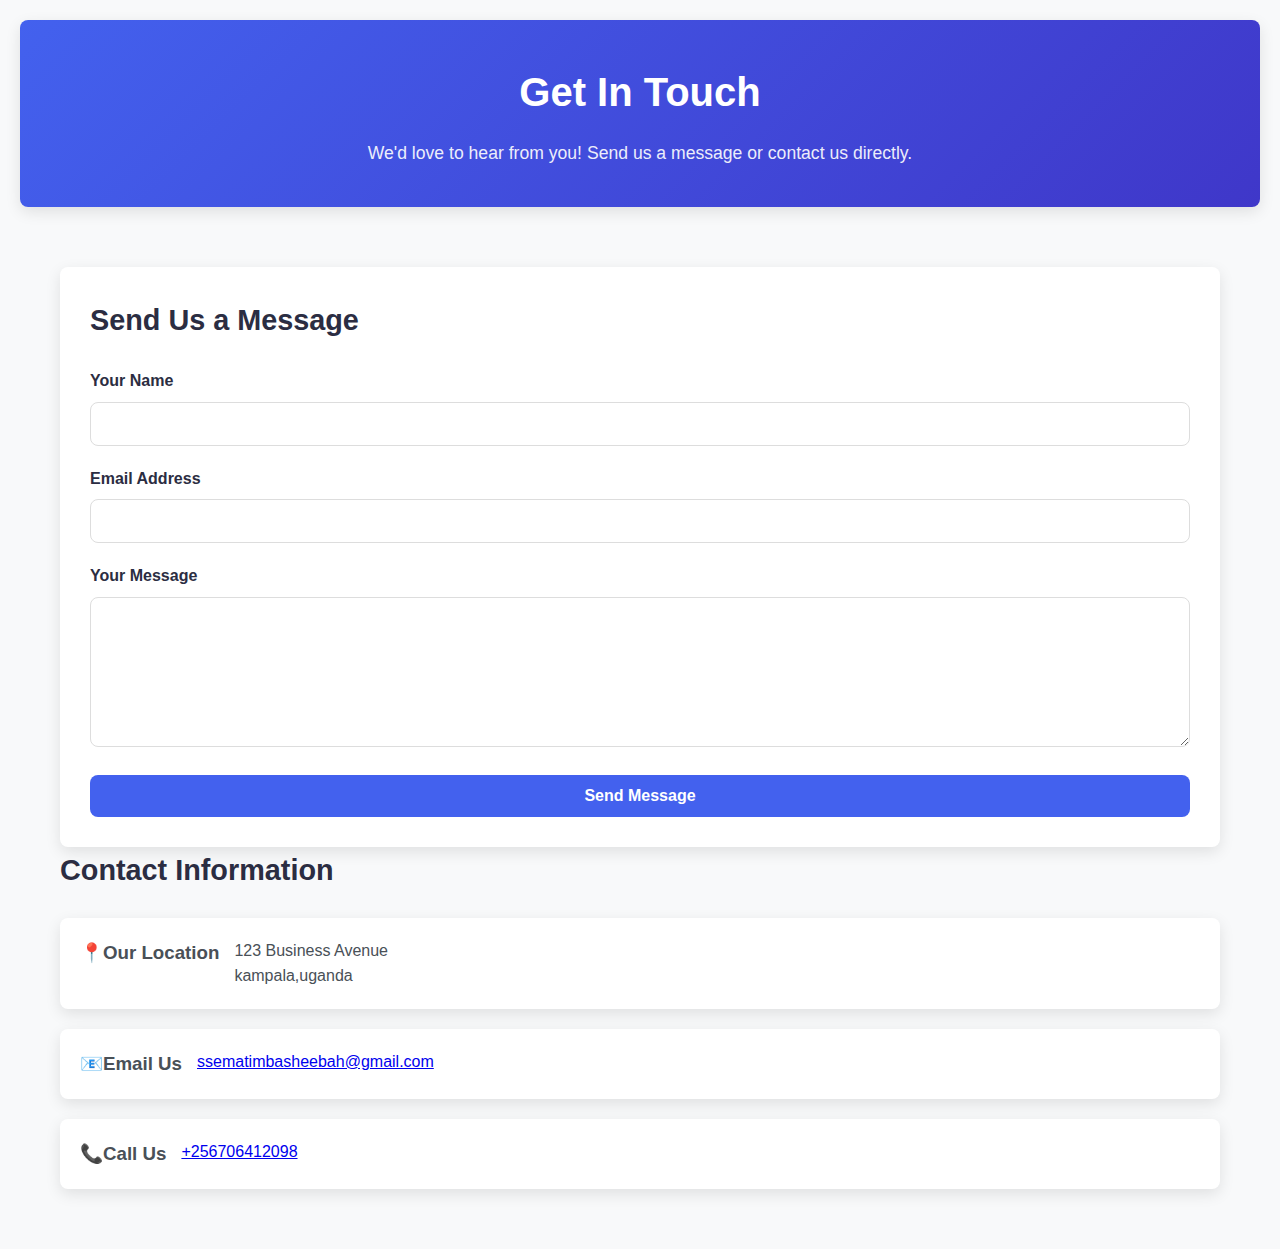
==== contact.html @ 40ffaedf "BY SSEMATIMBA SHIBAH" ====
<!DOCTYPE html>
<html lang="en">
<head>
    <meta charset="UTF-8">
    <meta name="viewport" content="width=device-width, initial-scale=1.0">
    <title>Contact Us</title>
    <link href="https://fonts.googleapis.com/css2?family=Poppins:wght@400;500;600;700&display=swap" rel="stylesheet">
    <link rel="stylesheet" href="contactstyle.css">
</head>
<body>
    <div class="contact-page">
        <!-- Header -->
        <div class="contact-header">
            <h1>Get In Touch</h1>
            <p>We'd love to hear from you! Send us a message or contact us directly.</p>
        </div>
        
        <!-- Main Content -->
        <div class="contact-container">
            <!-- Contact Form -->
            <div class="contact-form">
                <h2>Send Us a Message</h2>
                <form>
                    <div class="form-group">
                        <label for="name">Your Name</label>
                        <input type="text" id="name" required>
                    </div>
                    <div class="form-group">
                        <label for="email">Email Address</label>
                        <input type="email" id="email" required>
                    </div>
                    <div class="form-group">
                        <label for="message">Your Message</label>
                        <textarea id="message" required></textarea>
                    </div>
                    <button type="submit" class="submit-btn">Send Message</button>
                </form>
            </div>
            
            <!-- Contact Info -->
            <div class="contact-info">
                <h2>Contact Information</h2>
                <div class="info-card">
                    <h3><span class="contact-icon">📍</span>Our Location</h3>
                    <p>123 Business Avenue<br>kampala,uganda</p>
                </div>
                <div class="info-card">
                    <h3><span class="contact-icon">📧</span>Email Us</h3>
                    <p><a href="mailto:contact@example.com">ssematimbasheebah@gmail.com</a></p>
                </div>
                <div class="info-card">
                    <h3><span class="contact-icon">📞</span>Call Us</h3>
                    <p><a href="tel:+11234567890">+256706412098</a></p>
                </div>
            </div>
        </div>
        
       
    </div>
</body>
</html>
---- contactstyle.css ----
/* ===== BASE STYLES ===== */
:root {
  --primary-color: #4361ee;
  --secondary-color: #3f37c9;
  --accent-color: #4895ef;
  --dark-color: #2b2d42;
  --light-color: #f8f9fa;
  --text-color: #495057;
  --border-radius: 8px;
  --box-shadow: 0 5px 15px rgba(0, 0, 0, 0.1);
  --transition: all 0.3s ease;
}

* {
  margin: 0;
  padding: 0;
  box-sizing: border-box;
}

body {
  font-family: 'Segoe UI', Tahoma, Geneva, Verdana, sans-serif;
  line-height: 1.6;
  color: var(--text-color);
  background-color: var(--light-color);
  padding: 20px;
}

/* ===== CONTACT PAGE STYLES ===== */
.contact-container {
  max-width: 1200px;
  margin: 0 auto;
  padding: 20px;
}

/* Header */
.contact-header {
  text-align: center;
  margin-bottom: 40px;
  padding: 40px 20px;
  background: linear-gradient(135deg, var(--primary-color), var(--secondary-color));
  color: white;
  border-radius: var(--border-radius);
  box-shadow: var(--box-shadow);
}

.contact-header h1 {
  font-size: 2.5rem;
  margin-bottom: 15px;
}

.contact-header p {
  font-size: 1.1rem;
  max-width: 700px;
  margin: 0 auto;
  opacity: 0.9;
}

/* Main Content */
.contact-main {
  display: flex;
  gap: 30px;
  margin-bottom: 40px;
  flex-wrap: wrap;
}

/* Form Section */
.contact-form {
  flex: 1;
  min-width: 300px;
  background: white;
  padding: 30px;
  border-radius: var(--border-radius);
  box-shadow: var(--box-shadow);
}

.contact-form h2 {
  color: var(--dark-color);
  font-size: 1.8rem;
  margin-bottom: 25px;
  display: flex;
  align-items: center;
  gap: 10px;
}

.form-group {
  margin-bottom: 20px;
}

.form-group label {
  display: block;
  margin-bottom: 8px;
  font-weight: 600;
  color: var(--dark-color);
}

.form-group input,
.form-group textarea {
  width: 100%;
  padding: 12px 15px;
  border: 1px solid #ddd;
  border-radius: var(--border-radius);
  font-size: 1rem;
  transition: var(--transition);
}

.form-group input:focus,
.form-group textarea:focus {
  border-color: var(--primary-color);
  outline: none;
  box-shadow: 0 0 0 3px rgba(67, 97, 238, 0.2);
}

.form-group textarea {
  min-height: 150px;
  resize: vertical;
}

.submit-btn {
  background: var(--primary-color);
  color: white;
  border: none;
  padding: 12px;
  width: 100%;
  border-radius: var(--border-radius);
  font-size: 1rem;
  font-weight: 600;
  cursor: pointer;
  transition: var(--transition);
  display: flex;
  align-items: center;
  justify-content: center;
  gap: 8px;
}

.submit-btn:hover {
  background: var(--secondary-color);
  transform: translateY(-2px);
}

/* Contact Info */
.contact-info {
  flex: 1;
  min-width: 300px;
}

.contact-info h2 {
  color: var(--dark-color);
  font-size: 1.8rem;
  margin-bottom: 25px;
  display: flex;
  align-items: center;
  gap: 10px;
}

.info-card {
  display: flex;
  gap: 15px;
  background: white;
  padding: 20px;
  border-radius: var(--border-radius);
  margin-bottom: 20px;
  box-shadow: var(--box-shadow);
  transition: var(--transition);
}

.info-card:hover {
  transform: translateY(-5px);
}

.info-icon {
  width: 50px;
  height: 50px;
  background: rgba(67, 97, 238, 0.1);
  border-radius: 50%;
  display: flex;
  align-items: center;
  justify-content: center;
  color: var(--primary-color);
  font-size: 1.2rem;
  flex-shrink: 0;
}

.info-content h3 {
  color: var(--dark-color);
  margin-bottom: 5px;
}

.info-content p {
  margin-bottom: 3px;
}

.info-content a {
  color: var(--primary-color);
  text-decoration: none;
  transition: var(--transition);
}

.info-content a:hover {
  color: var(--secondary-color);
  text-decoration: underline;
}

/* Map Section */
.map-container {
  width: 100%;
  border-radius: var(--border-radius);
  overflow: hidden;
  box-shadow: var(--box-shadow);
  margin-bottom: 30px;
}

.map-container iframe {
  width: 100%;
  height: 400px;
  border: none;
}

/* Social Media */
.social-media {
  display: flex;
  justify-content: center;
  gap: 15px;
  margin-top: 20px;
}

.social-media a {
  width: 40px;
  height: 40px;
  border-radius: 50%;
  background: var(--primary-color);
  color: white;
  display: flex;
  align-items: center;
  justify-content: center;
  transition: var(--transition);
}

.social-media a:hover {
  background: var(--secondary-color);
  transform: translateY(-3px);
}

/* Responsive Design */
@media (max-width: 768px) {
  .contact-main {
      flex-direction: column;
  }
  
  .contact-header h1 {
      font-size: 2rem;
  }
  
  .contact-header p {
      font-size: 1rem;
  }
}
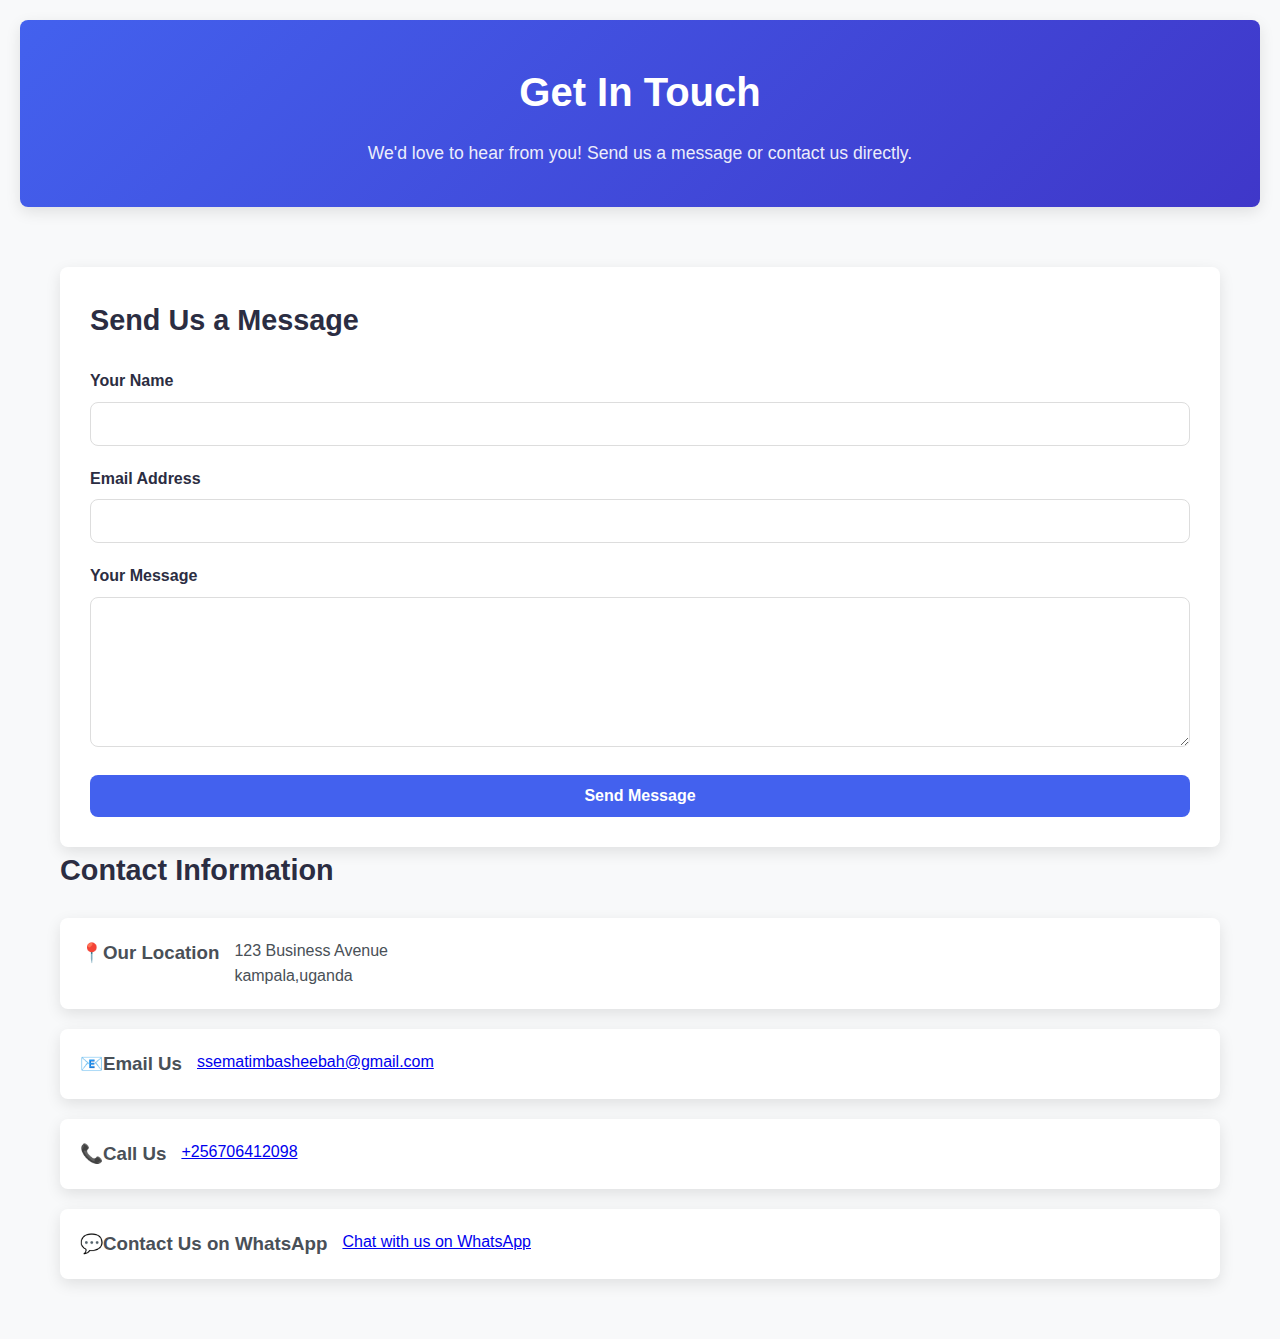
==== commit ec2d75ea: "contact.html" ====
--- a/contact.html
+++ b/contact.html
@@ -52,10 +52,14 @@
                     <h3><span class="contact-icon">📞</span>Call Us</h3>
                     <p><a href="tel:+11234567890">+256706412098</a></p>
                 </div>
+                <!-- WhatsApp Button -->
+                <div class="info-card">
+                    <h3><span class="contact-icon">💬</span>Contact Us on WhatsApp</h3>
+                    <p><a href="https://wa.me/256706412098" target="_blank" class="whatsapp-btn">Chat with us on WhatsApp</a></p>
+                </div>
             </div>
+
         </div>
-        
-       
     </div>
 </body>
-</html>+</html>
